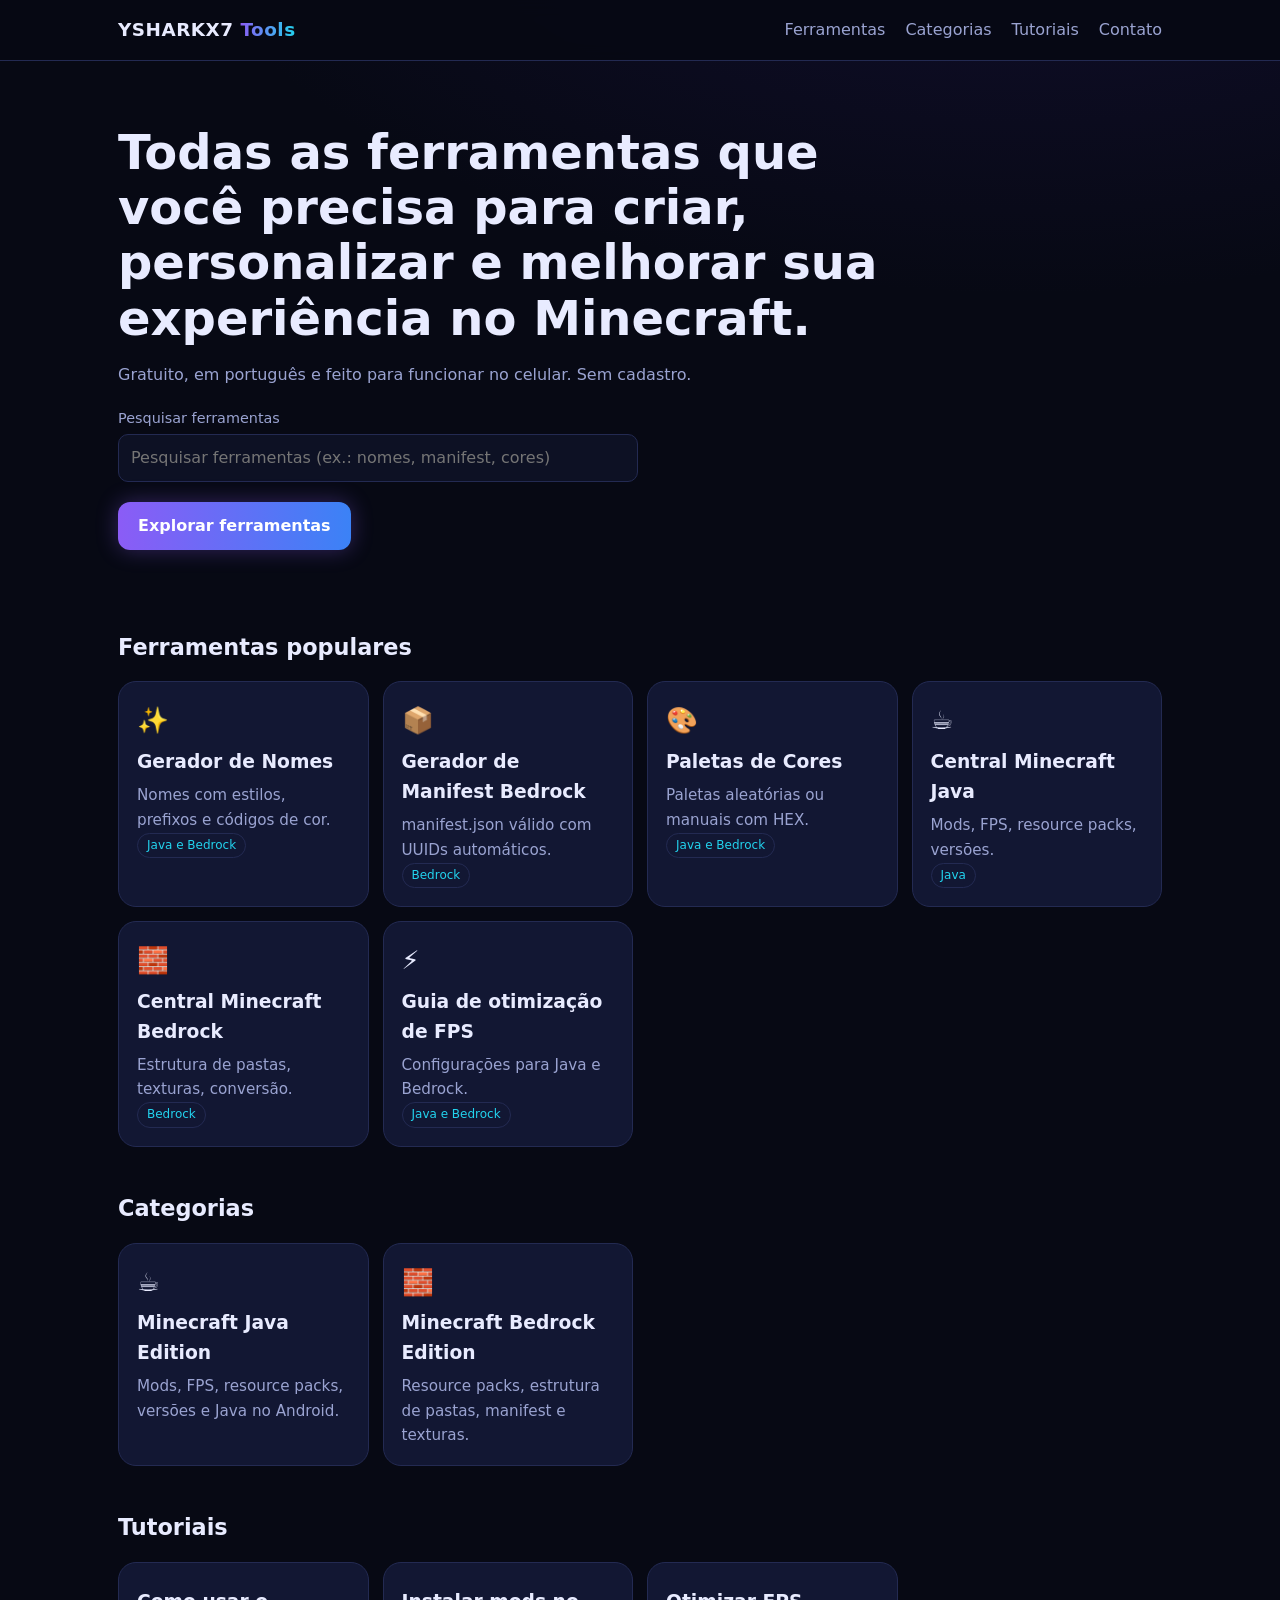
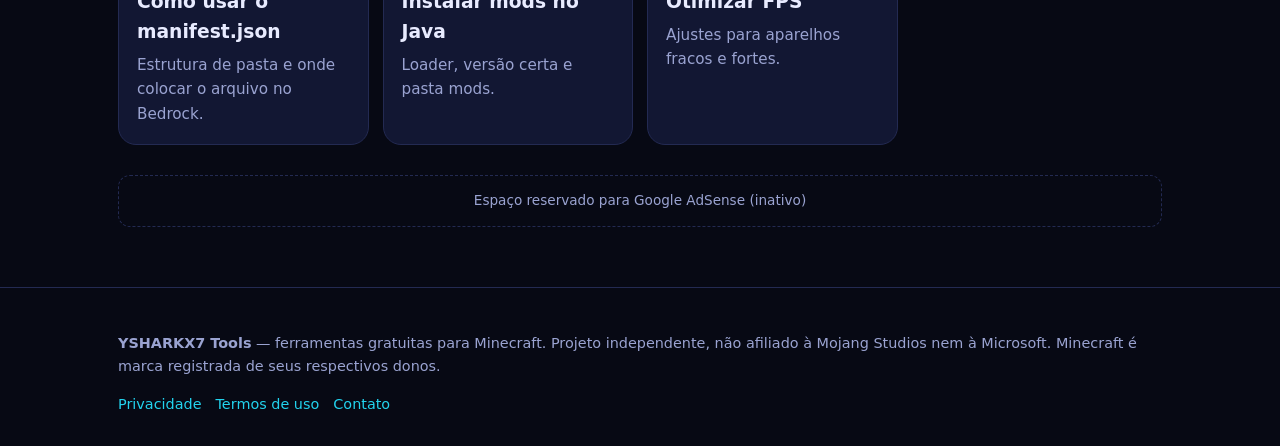
==== index.html @ f7612af7 "Add files via upload" ====
<!DOCTYPE html><html lang="pt-BR"><head><meta charset="utf-8"><meta name="viewport" content="width=device-width,initial-scale=1">
<title>YSHARKX7 Tools — Ferramentas gratuitas para Minecraft Java e Bedrock</title>
<meta name="description" content="Gerador de nomes, gerador de manifest.json para Bedrock, paletas de cores e guias para Minecraft Java e Bedrock. Grátis e em português.">
<meta property="og:title" content="YSHARKX7 Tools"><meta property="og:description" content="Ferramentas gratuitas para Minecraft Java e Bedrock."><meta name="theme-color" content="#070914">
<link rel="icon" href="data:image/svg+xml,<svg xmlns='http://www.w3.org/2000/svg' viewBox='0 0 100 100'><text y='.9em' font-size='90'>⛏️</text></svg>">
<link rel="stylesheet" href="style.css"></head>
<body data-root="">
<main class="wrap">
<section class="hero"><h1>Todas as ferramentas que você precisa para criar, personalizar e melhorar sua experiência no Minecraft.</h1>
<p>Gratuito, em português e feito para funcionar no celular. Sem cadastro.</p>
<div class="search"><label for="q" class="sr">Pesquisar ferramentas</label><input id="q" type="search" placeholder="Pesquisar ferramentas (ex.: nomes, manifest, cores)" autocomplete="off"></div>
<a class="btn" href="#ferramentas">Explorar ferramentas</a></section>
<h2 id="ferramentas">Ferramentas populares</h2><div class="grid" id="lista"></div><p id="vazio" hidden class="note">Nenhuma ferramenta encontrada. Tente outra palavra.</p>
<h2 id="categorias">Categorias</h2><div class="grid">
<a class="card" href="tools/java.html"><div class="ic">☕</div><h3>Minecraft Java Edition</h3><p>Mods, FPS, resource packs, versões e Java no Android.</p></a>
<a class="card" href="tools/bedrock.html"><div class="ic">🧱</div><h3>Minecraft Bedrock Edition</h3><p>Resource packs, estrutura de pastas, manifest e texturas.</p></a></div>
<h2 id="tutoriais">Tutoriais</h2><div class="grid">
<a class="card" href="pages/tutorial-manifest.html"><h3>Como usar o manifest.json</h3><p>Estrutura de pasta e onde colocar o arquivo no Bedrock.</p></a>
<a class="card" href="tools/java.html#mods"><h3>Instalar mods no Java</h3><p>Loader, versão certa e pasta mods.</p></a><a class="card" href="tools/fps.html"><h3>Otimizar FPS</h3><p>Ajustes para aparelhos fracos e fortes.</p></a></div>
<div class="ad" aria-label="Espaço reservado para anúncio">Espaço reservado para Google AdSense (inativo)</div>
</main>
<script src="script.js"></script>
<script>
const L=document.getElementById("lista"),V=document.getElementById("vazio");
function draw(f){const r=TOOLS.filter(t=>(t.n+t.d+t.t).toLowerCase().includes(f));
L.innerHTML=r.map(t=>{const b=`<div class="ic">${t.i}</div><h3>${t.n}</h3><p>${t.d}</p><p><span class="tag${t.soon?" soon":""}">${t.soon?"Em breve":t.t}</span></p>`;
return t.soon?`<div class="card off">${b}</div>`:`<a class="card" href="${t.u}">${b}</a>`}).join("");V.hidden=r.length>0}
document.getElementById("q").oninput=e=>draw(e.target.value.trim().toLowerCase());draw("");
</script></body></html>
---- style.css ----
:root{--bg:#070914;--bg2:#0d1124;--card:#121733;--line:#232a52;--tx:#e8ebff;--mut:#9aa3d1;--pu:#8b5cf6;--bl:#3b82f6;--cy:#22d3ee;--ok:#34d399;--er:#f87171}
*{box-sizing:border-box}html{scroll-behavior:smooth}
body{margin:0;background:radial-gradient(900px 500px at 80% -10%,#2a1b6b55,transparent),var(--bg);color:var(--tx);font:16px/1.6 "Segoe UI",system-ui,Roboto,sans-serif}
a{color:var(--cy);text-decoration:none}a:hover{text-decoration:underline}
:focus-visible{outline:2px solid var(--cy);outline-offset:2px}
.wrap{max-width:1080px;margin:0 auto;padding:0 18px}
header.top{position:sticky;top:0;z-index:20;background:#070914ee;backdrop-filter:blur(8px);border-bottom:1px solid var(--line)}
.bar{display:flex;align-items:center;justify-content:space-between;height:60px}
.logo{font-weight:800;font-size:1.15rem;letter-spacing:.5px;color:var(--tx)}.logo b{background:linear-gradient(90deg,var(--pu),var(--cy));-webkit-background-clip:text;background-clip:text;color:transparent}
nav ul{display:flex;gap:20px;list-style:none;margin:0;padding:0}nav a{color:var(--mut)}nav a:hover{color:var(--tx);text-decoration:none}
#menuBtn{display:none;background:none;border:1px solid var(--line);color:var(--tx);border-radius:10px;padding:6px 12px;font-size:1.1rem}
@media(max-width:700px){#menuBtn{display:block}nav{display:none;position:absolute;top:60px;left:0;right:0;background:var(--bg2);border-bottom:1px solid var(--line);padding:10px 18px}nav.open{display:block}nav ul{flex-direction:column;gap:12px}}
.hero{padding:64px 0 36px}.hero h1{font-size:clamp(1.8rem,5vw,3rem);line-height:1.15;margin:0 0 14px;max-width:760px}
.hero p{color:var(--mut);max-width:620px}
.btn{display:inline-block;border:0;cursor:pointer;font:inherit;font-weight:600;color:#fff;background:linear-gradient(90deg,var(--pu),var(--bl));padding:11px 20px;border-radius:12px;box-shadow:0 0 22px #8b5cf655}
.btn:hover{text-decoration:none;filter:brightness(1.1)}.btn.sec{background:var(--card);border:1px solid var(--line);box-shadow:none}
input,select,textarea{width:100%;background:var(--bg2);color:var(--tx);border:1px solid var(--line);border-radius:10px;padding:10px 12px;font:inherit}
label{display:block;font-size:.9rem;color:var(--mut);margin:12px 0 4px}
.search{max-width:520px;margin:20px 0}
h2{margin:44px 0 16px;font-size:1.4rem}
.grid{display:grid;gap:14px;grid-template-columns:repeat(auto-fill,minmax(250px,1fr))}
.card{background:var(--card);border:1px solid var(--line);border-radius:18px;padding:18px;color:var(--tx);display:block}
a.card:hover{border-color:var(--pu);box-shadow:0 0 24px #8b5cf633;text-decoration:none}
.card h3{margin:6px 0}.card p{color:var(--mut);margin:0;font-size:.95rem}.ic{font-size:1.6rem}
.tag{display:inline-block;font-size:.75rem;padding:2px 9px;border-radius:99px;border:1px solid var(--line);color:var(--cy)}.tag.soon{color:var(--mut)}
.card.off{opacity:.6}
.tool{display:grid;gap:18px;grid-template-columns:1fr 1fr;margin:20px 0}@media(max-width:800px){.tool{grid-template-columns:1fr}}
.row{display:flex;gap:10px;flex-wrap:wrap;margin:14px 0}.row>*{flex:1 1 auto;width:auto}
.out{background:#05070f;border:1px solid var(--line);border-radius:12px;padding:12px;font-family:Consolas,monospace;font-size:.9rem;white-space:pre-wrap;word-break:break-all;overflow:auto;max-height:340px}
.names li{display:flex;justify-content:space-between;align-items:center;gap:8px;padding:9px 12px;margin:6px 0;background:var(--bg2);border-radius:10px;list-style:none}
.names{padding:0;margin:0}.names span.n{font:1.1rem Consolas,monospace;background:#1a1a1a;padding:2px 8px;border-radius:6px}
.names button{flex:none}.sm{padding:6px 12px;font-size:.85rem;box-shadow:none}
.sw{display:flex;flex-wrap:wrap;gap:10px}.sw div{flex:1 1 120px;border-radius:14px;min-height:110px;display:flex;align-items:flex-end;padding:8px;cursor:pointer;font:600 .9rem Consolas,monospace;border:1px solid var(--line)}
.sw input{height:40px;padding:2px}
.ad{border:1px dashed var(--line);border-radius:12px;padding:14px;text-align:center;color:var(--mut);font-size:.85rem;margin:30px 0}
.note{border-left:3px solid var(--cy);background:var(--bg2);padding:10px 14px;border-radius:0 10px 10px 0;color:var(--mut);font-size:.92rem}
footer{border-top:1px solid var(--line);margin-top:60px;padding:30px 0;color:var(--mut);font-size:.9rem}footer a{margin-right:14px}
#toast{position:fixed;left:50%;bottom:24px;transform:translateX(-50%) translateY(30px);opacity:0;transition:.25s;background:var(--card);border:1px solid var(--ok);padding:10px 18px;border-radius:12px;z-index:50;pointer-events:none}
#toast.show{opacity:1;transform:translateX(-50%)}#toast.err{border-color:var(--er)}
.prose{max-width:720px}.prose h1{margin-top:40px}
@media(prefers-reduced-motion:reduce){*{transition:none!important;scroll-behavior:auto!important}}
details{background:var(--card);border:1px solid var(--line);border-radius:14px;margin:10px 0;padding:0 16px}
summary{cursor:pointer;padding:14px 0;font-weight:600;list-style:none}summary::after{content:"+";float:right;color:var(--cy)}details[open] summary::after{content:"–"}
details[open]{border-color:var(--pu)}details>div{padding:0 0 14px;color:var(--mut)}details li,details p{margin:6px 0}details code{color:var(--cy)}
.tabs{display:flex;gap:8px;flex-wrap:wrap;margin:14px 0}.tabs button{flex:0 0 auto}.tabs .on{outline:2px solid var(--cy)}
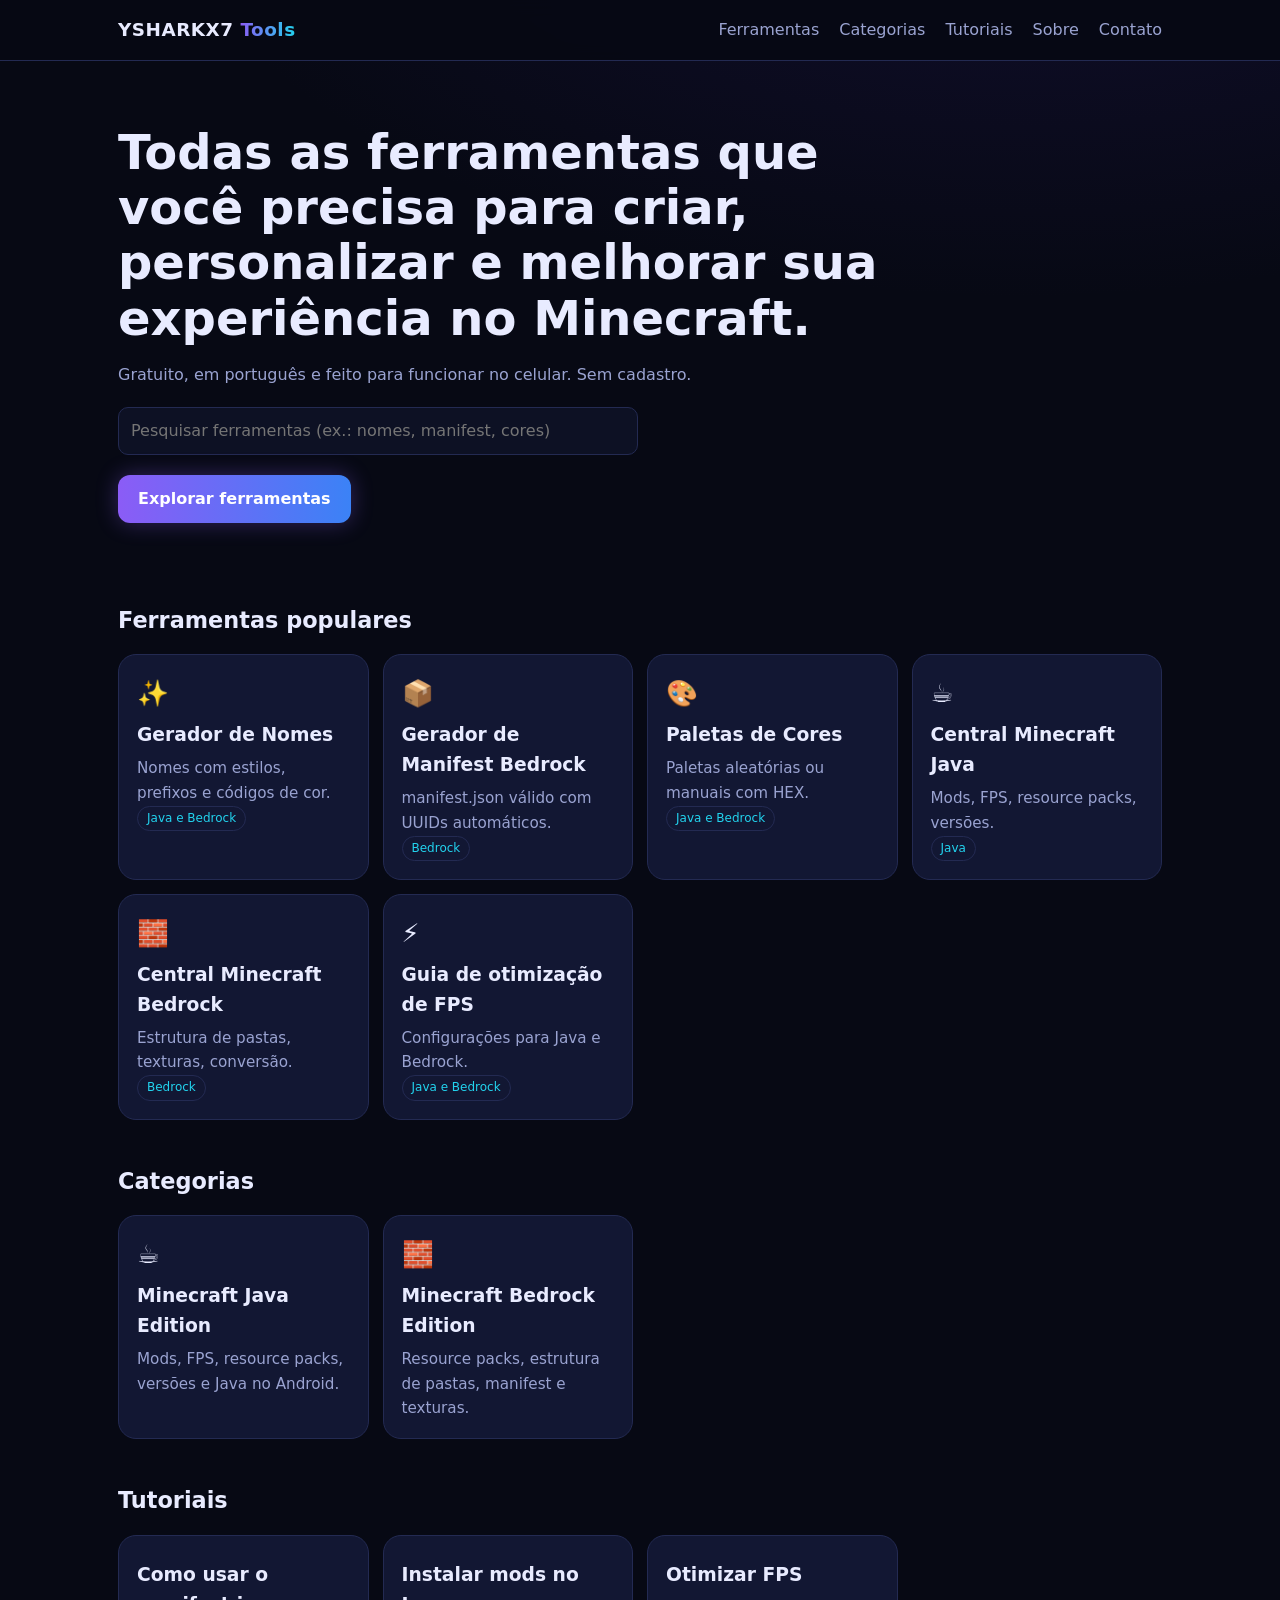
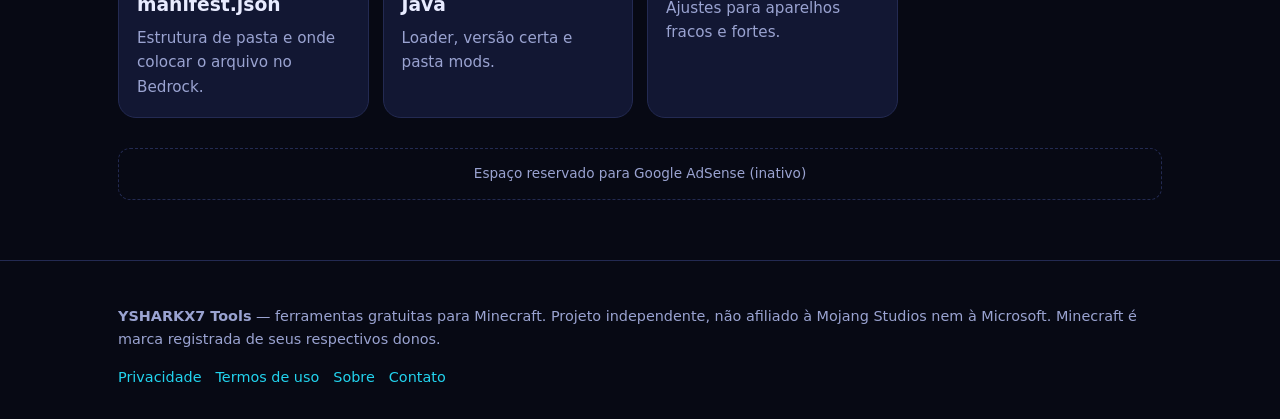
==== commit 283dea26: "Add files via upload" ====
--- a/index.html
+++ b/index.html
@@ -1,5 +1,5 @@
 <!DOCTYPE html><html lang="pt-BR"><head><meta charset="utf-8"><meta name="viewport" content="width=device-width,initial-scale=1">
-<title>YSHARKX7 Tools — Ferramentas gratuitas para Minecraft Java e Bedrock</title>
+<title>YSHARKX7 Tools — Ferramentas gratuitas para Minecraft Java e Bedrock</title><link rel="canonical" href="https://g68727256-ship-it.github.io/ysharkx7-tools/index.html">
 <meta name="description" content="Gerador de nomes, gerador de manifest.json para Bedrock, paletas de cores e guias para Minecraft Java e Bedrock. Grátis e em português.">
 <meta property="og:title" content="YSHARKX7 Tools"><meta property="og:description" content="Ferramentas gratuitas para Minecraft Java e Bedrock."><meta name="theme-color" content="#070914">
 <link rel="icon" href="data:image/svg+xml,<svg xmlns='http://www.w3.org/2000/svg' viewBox='0 0 100 100'><text y='.9em' font-size='90'>⛏️</text></svg>">
@@ -10,7 +10,7 @@
 <p>Gratuito, em português e feito para funcionar no celular. Sem cadastro.</p>
 <div class="search"><label for="q" class="sr">Pesquisar ferramentas</label><input id="q" type="search" placeholder="Pesquisar ferramentas (ex.: nomes, manifest, cores)" autocomplete="off"></div>
 <a class="btn" href="#ferramentas">Explorar ferramentas</a></section>
-<h2 id="ferramentas">Ferramentas populares</h2><div class="grid" id="lista"></div><p id="vazio" hidden class="note">Nenhuma ferramenta encontrada. Tente outra palavra.</p>
+<h2 id="ferramentas">Ferramentas populares</h2><div class="grid" id="lista"></div><p id="vazio" hidden class="note" role="status">Nenhuma ferramenta encontrada. Tente outra palavra.</p>
 <h2 id="categorias">Categorias</h2><div class="grid">
 <a class="card" href="tools/java.html"><div class="ic">☕</div><h3>Minecraft Java Edition</h3><p>Mods, FPS, resource packs, versões e Java no Android.</p></a>
 <a class="card" href="tools/bedrock.html"><div class="ic">🧱</div><h3>Minecraft Bedrock Edition</h3><p>Resource packs, estrutura de pastas, manifest e texturas.</p></a></div>
@@ -22,8 +22,8 @@
 <script src="script.js"></script>
 <script>
 const L=document.getElementById("lista"),V=document.getElementById("vazio");
-function draw(f){const r=TOOLS.filter(t=>(t.n+t.d+t.t).toLowerCase().includes(f));
+function draw(f){const r=TOOLS.filter(t=>norm(t.n+" "+t.d+" "+t.t+" "+(t.k||"")).includes(f));
 L.innerHTML=r.map(t=>{const b=`<div class="ic">${t.i}</div><h3>${t.n}</h3><p>${t.d}</p><p><span class="tag${t.soon?" soon":""}">${t.soon?"Em breve":t.t}</span></p>`;
 return t.soon?`<div class="card off">${b}</div>`:`<a class="card" href="${t.u}">${b}</a>`}).join("");V.hidden=r.length>0}
-document.getElementById("q").oninput=e=>draw(e.target.value.trim().toLowerCase());draw("");
+document.getElementById("q").oninput=e=>draw(norm(e.target.value.trim()));draw("");
 </script></body></html>
--- a/style.css
+++ b/style.css
@@ -43,3 +43,5 @@
 summary{cursor:pointer;padding:14px 0;font-weight:600;list-style:none}summary::after{content:"+";float:right;color:var(--cy)}details[open] summary::after{content:"–"}
 details[open]{border-color:var(--pu)}details>div{padding:0 0 14px;color:var(--mut)}details li,details p{margin:6px 0}details code{color:var(--cy)}
 .tabs{display:flex;gap:8px;flex-wrap:wrap;margin:14px 0}.tabs button{flex:0 0 auto}.tabs .on{outline:2px solid var(--cy)}
+
+[hidden]{display:none!important}.sr{position:absolute;width:1px;height:1px;overflow:hidden;clip:rect(0 0 0 0);white-space:nowrap}.warn{color:var(--er);font-size:.78rem;display:block}
